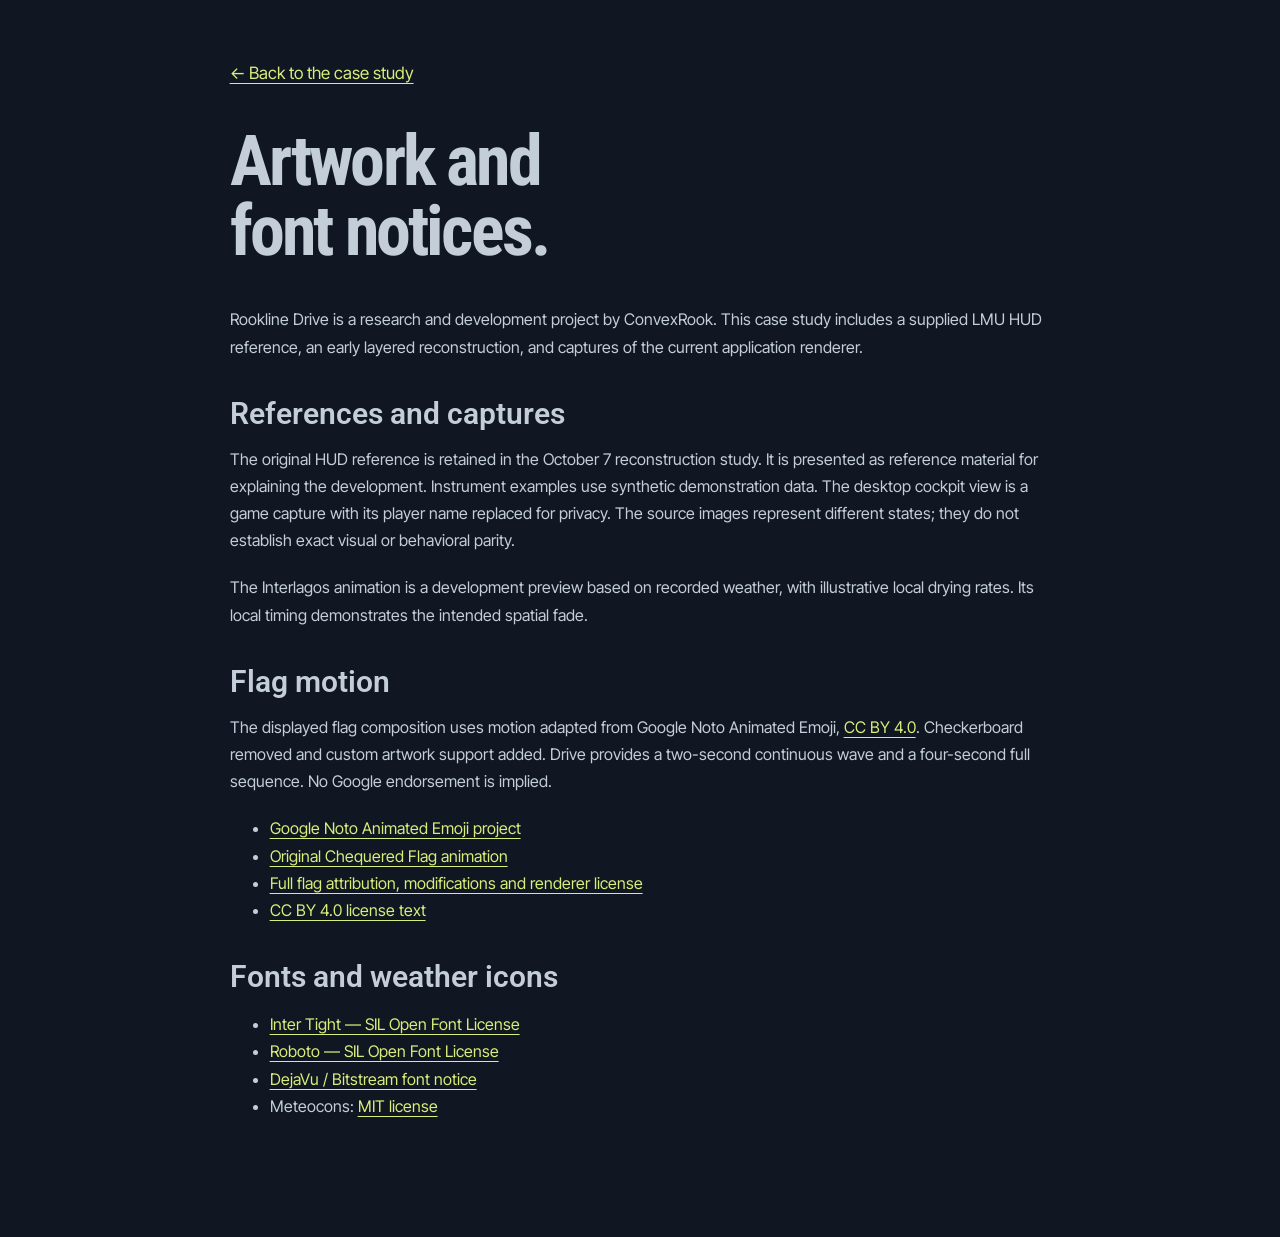
==== notices.html @ d0c393b8 "Publish Drive website with welcome tour and public download" ====
<!doctype html><html lang="en"><head><meta charset="utf-8"><meta name="viewport" content="width=device-width,initial-scale=1"><title>Artwork and font notices — Rookline Drive</title><link rel="stylesheet" href="styles.css"><link rel="icon" href="assets/drive-icon.png"></head><body><main class="notices-page"><a href="index.html">← Back to the case study</a><h1>Artwork and<br>font notices.</h1><p>Rookline Drive is a research and development project by ConvexRook. This case study includes a supplied LMU HUD reference, an early layered reconstruction, and captures of the current application renderer.</p><h2>References and captures</h2><p>The original HUD reference is retained in the October 7 reconstruction study. It is presented as reference material for explaining the development. Instrument examples use synthetic demonstration data. The desktop cockpit view is a game capture with its player name replaced for privacy. The source images represent different states; they do not establish exact visual or behavioral parity.</p><p>The Interlagos animation is a development preview based on recorded weather, with illustrative local drying rates. Its local timing demonstrates the intended spatial fade.</p><h2>Flag motion</h2><p>The displayed flag composition uses motion adapted from Google Noto Animated Emoji, <a href="https://creativecommons.org/licenses/by/4.0/">CC BY 4.0</a>. Checkerboard removed and custom artwork support added. Drive provides a two-second continuous wave and a four-second full sequence. No Google endorsement is implied.</p><ul><li><a href="https://googlefonts.github.io/noto-emoji-files/?view=docs">Google Noto Animated Emoji project</a></li><li><a href="https://fonts.gstatic.com/s/e/notoemoji/latest/1f3c1/lottie.json">Original Chequered Flag animation</a></li><li><a href="licenses/flag-attribution.txt">Full flag attribution, modifications and renderer license</a></li><li><a href="licenses/CC-BY-4.0.txt">CC BY 4.0 license text</a></li></ul><h2>Fonts and weather icons</h2><ul><li><a href="assets/LICENSE-Inter-Tight.txt">Inter Tight — SIL Open Font License</a></li><li><a href="licenses/Roboto-OFL.txt">Roboto — SIL Open Font License</a></li><li><a href="licenses/DejaVu-Bitstream.txt">DejaVu / Bitstream font notice</a></li><li>Meteocons: <a href="licenses/meteocons-MIT.txt">MIT license</a></li></ul></main></body></html>
---- styles.css ----
@font-face{font-family:DriveText;src:url("assets/InterTight-Variable.ttf") format("truetype");font-weight:100 900;font-display:swap}
@font-face{font-family:DriveDisplay;src:url("assets/Roboto-Variable.ttf") format("truetype");font-weight:100 900;font-stretch:75% 100%;font-display:swap}
:root{--ink:#101722;--paper:#e9e7df;--white:#f2f1e9;--muted:#aab3bf;--line:#3b434f;--accent:#d9ed7a;--text:DriveText,Arial,sans-serif;--display:DriveDisplay,"Arial Narrow",Arial,sans-serif;--mono:"Courier New",monospace}
*{box-sizing:border-box}html{scroll-behavior:smooth;scroll-padding-top:32px}body{margin:0;background:var(--ink);color:var(--white);font-family:var(--text);font-size:17px;line-height:1.55;-webkit-font-smoothing:antialiased}main{margin-left:72px}button,input{font:inherit}button,a,summary{outline-offset:6px}:focus-visible{outline:2px solid var(--accent)}.paper :focus-visible,.next-chapter :focus-visible{outline-color:#284b00}button{cursor:pointer;color:inherit}a{color:inherit;text-decoration:none}img{display:block;max-width:100%;height:auto}p{margin:0 0 20px}h1,h2,h3,figure{margin:0}h1,h2,h3{font-weight:650;line-height:1.05}button{border:0;background:none;padding:0}em{font-family:Georgia,"Times New Roman",serif;font-weight:400}.micro{font:11px/1.5 var(--mono);letter-spacing:.08em}.skip-link{position:fixed;top:-100px;left:90px;z-index:200;background:var(--paper);color:var(--ink);padding:12px}.skip-link:focus{top:15px}.reading-progress{position:fixed;left:0;right:0;top:0;height:3px;z-index:100;background:var(--accent);transform:scaleX(0);transform-origin:left;pointer-events:none}.chapter-rail{position:fixed;inset:0 auto 0 0;width:72px;border-right:1px solid #343d47;background:var(--ink);z-index:60;display:flex;flex-direction:column;align-items:center;padding:27px 0 20px}.rail-monogram{font:900 25px/.9 var(--display);font-stretch:75%;letter-spacing:-.09em;display:flex;flex-direction:column;align-items:center}.rail-monogram span{color:var(--accent)}.rail-title{writing-mode:vertical-rl;transform:rotate(180deg);font:9px var(--mono);letter-spacing:.13em;margin:60px 0 auto;color:#aab3bf}.chapter-rail nav{display:grid;gap:9px;margin:25px 0}.chapter-rail nav a{font:11px var(--mono);width:34px;height:32px;display:grid;place-items:center;border:1px solid transparent;color:#919caa}.chapter-rail nav a:hover,.chapter-rail nav a.active{color:var(--ink);background:var(--accent)}.rail-year{font:9px var(--mono);color:#94a0ad}.masthead{position:absolute;top:0;left:72px;right:0;padding:28px 4vw;display:flex;align-items:center;justify-content:space-between;gap:30px;z-index:10}.wordmark{width:230px}.masthead-note{font:10px var(--mono);letter-spacing:.08em;color:var(--muted);margin-left:auto}.index-trigger{font-size:14px;display:flex;align-items:center;gap:29px;margin-left:28px}.index-trigger span{font-size:25px;color:var(--accent)}
.opening{padding:118px 4vw 0;overflow:hidden}.opening-meta{display:flex;justify-content:space-between;gap:30px;font:10px var(--mono);letter-spacing:.08em;color:#b5bdc7;margin-bottom:28px}.opening-title{font-family:var(--display);font-stretch:75%;font-weight:900;line-height:.76;letter-spacing:-.065em;font-size:clamp(170px,24.1vw,370px);position:relative;margin-left:-.038em;max-width:100%;white-space:nowrap}.title-mark{font:13px var(--mono);letter-spacing:0;position:absolute;right:5px;top:8px}.opening-subtitle{display:flex;justify-content:space-between;gap:20px;font:10px var(--mono);letter-spacing:.1em;border-bottom:1px solid var(--line);padding:28px 0 15px;margin-top:13px}.opening-composition{position:relative;min-height:505px}.opening-statement{position:relative;z-index:3;padding:78px 0 38px;width:32%;max-width:360px}.opening-statement .micro{color:var(--accent);margin-bottom:22px}.opening-statement h2{font-family:var(--display);font-stretch:85%;font-weight:500;font-size:clamp(28px,2.75vw,40px);line-height:1.08;letter-spacing:-.035em}.opening-statement>p:not(.micro){font-size:16px;color:#afb9c6;max-width:260px;margin:22px 0 26px}.text-arrow{display:inline-flex;align-items:center;gap:40px;font-size:13px;border-bottom:1px solid currentColor;padding-bottom:5px}.text-arrow span{font-size:21px}.opening-instrument{position:absolute;width:79%;right:-6%;top:-28px;z-index:1}.opening-instrument img{width:100%;height:auto}.opening-instrument figcaption{position:absolute;left:25%;right:7%;bottom:5%;display:flex;justify-content:space-between;gap:15px;font:8px var(--mono);letter-spacing:.04em;color:#aab4c1}.opening-note{position:absolute;right:0;top:30px;z-index:2;color:#b0b9c4;font:10px/1.65 var(--mono);display:flex;align-items:flex-start;gap:13px}.note-cross{font-size:22px;line-height:1;color:var(--accent)}.scope-line{position:relative;z-index:4;border-top:1px solid var(--line);display:grid;grid-template-columns:170px 1fr auto;gap:20px;align-items:center;padding:24px 0 30px}.scope-line .micro{color:#aab3bf;font-size:9px}.scope-line p{font-size:12px;margin:0;color:#c7cdd4}.scope-line a{font-size:11px;color:var(--accent);border-bottom:1px solid #73804b;padding-bottom:3px;display:flex;align-items:center;gap:20px}
.chapter{padding:70px 4vw 88px}.chapter-heading{border-top:1px solid currentColor;padding-top:15px;display:flex;justify-content:space-between;gap:30px;font:10px/1.5 var(--mono);letter-spacing:.05em;color:#b4beca;margin-bottom:70px}.paper{background:var(--paper);color:var(--ink)}.paper .chapter-heading{color:#4d5459;border-color:#a5a7a0}.display-heading{font:750 clamp(68px,8.6vw,128px)/.92 var(--display);font-stretch:75%;letter-spacing:-.045em}.display-heading em{font-size:.92em;letter-spacing:-.06em}.reference-intro{display:grid;grid-template-columns:1.05fr 1fr;gap:7vw;margin-bottom:75px}.reference-copy{padding-top:30px;max-width:500px;color:#4d5357;font-size:17px;line-height:1.6}.lead{font-size:25px;line-height:1.4;color:var(--ink);letter-spacing:-.02em}.margin-note{border-top:1px solid #b6b7ae;padding-top:18px;margin:30px 0 0;font-size:14px;max-width:420px}.margin-note>span{display:block;font:9px var(--mono);letter-spacing:.08em;color:#667057;margin-bottom:11px}.evolution{display:grid;grid-template-columns:repeat(3,minmax(0,1fr));gap:22px}.evolution-image{height:250px;background:var(--ink);display:flex;align-items:center;justify-content:center;overflow:hidden}.evolution-image img{width:100%;height:100%;object-fit:contain}.evolution .reference-image img{object-fit:cover}.drawing-image{padding:14px}.current-image img{width:124%;max-width:none;height:124%;object-fit:cover}.evolution figcaption{padding:20px 0 0;border-bottom:1px solid #babbb3;min-height:168px}.evolution figcaption>span{font:9px var(--mono);letter-spacing:.035em;color:#62685c}.evolution h3{font-size:26px;letter-spacing:-.035em;margin:12px 0}.evolution p{font-size:14px;line-height:1.5;color:#575e60;margin-bottom:22px}.reference-foot{display:flex;gap:40px;justify-content:space-between;margin-top:30px;font-size:12px;color:#596264}.reference-foot p{max-width:700px;margin:0}.reference-foot a{white-space:nowrap;align-self:flex-start;border-bottom:1px solid #7e8582;padding-bottom:3px}.reference-foot a span{margin-left:15px}
.instrument-chapter{padding-top:76px}.instrument-heading{display:flex;justify-content:space-between;gap:50px;align-items:flex-end;margin-bottom:52px}.instrument-heading .display-heading{font-size:clamp(65px,7vw,105px)}.instrument-heading>p{font-size:16px;color:#b4beca;line-height:1.6;margin:0 0 6px;max-width:340px}.instrument-stage{border-top:1px solid var(--line)}.plate-meta{display:flex;align-items:center;justify-content:space-between;gap:20px;padding:20px 0;font:10px var(--mono);color:#aeb8c5}.plate-meta>span:first-child{color:var(--accent)}.plate-expand{font:10px var(--mono);display:flex;gap:18px;align-items:center;color:#e7ebef}.plate-expand span{font-size:20px}.plate-image-wrap{position:relative;height:clamp(350px,45vw,620px);overflow:hidden}.plate-image-wrap>img{width:100%;height:100%;object-fit:contain;transition:opacity .18s ease}.plate-image-wrap>img.compact{object-fit:contain;width:400px;max-width:80%;height:100%;margin:auto;image-rendering:auto}.plate-corner{position:absolute;width:32px;height:32px;pointer-events:none}.corner-a{left:0;top:0;border-left:1px solid #56616e;border-top:1px solid #56616e}.corner-b{right:0;bottom:0;border-right:1px solid #56616e;border-bottom:1px solid #56616e}.plate-caption{display:grid;grid-template-columns:1fr 1.25fr .8fr;gap:30px;padding:25px 0 28px;border-bottom:1px solid var(--line);min-height:155px}.plate-caption h3{font:600 35px/1.08 var(--display);font-stretch:85%;letter-spacing:-.03em;max-width:320px}.plate-caption>p{font-size:15px;line-height:1.6;color:#b5c0cc;margin:0}.plate-caption>p:last-child{font-size:14px;padding-left:25px;border-left:1px solid var(--line);color:#e2e8ef}.plate-caption>p>span{display:block;font:9px var(--mono);letter-spacing:.06em;color:var(--accent);margin-bottom:12px}.instrument-navigation{display:flex;gap:20px;align-items:stretch;margin-top:24px}.instrument-navigation>button{border:1px solid #586270;width:48px;height:58px;flex-shrink:0;font-size:23px}.instrument-navigation>button:hover{background:var(--accent);color:var(--ink);border-color:var(--accent)}.instrument-index{display:grid;grid-template-columns:repeat(7,1fr);width:100%;gap:4px}.instrument-index button{text-align:left;border-bottom:2px solid transparent;padding:5px 7px 9px;white-space:nowrap;font-size:14px;color:#b4beca}.instrument-index button span{display:block;font:9px var(--mono);color:#8893a2;margin-bottom:9px}.instrument-index button[aria-selected=true]{border-color:var(--accent);color:var(--accent)}.instrument-index button[aria-selected=true] span{color:var(--accent)}.image-disclosure{font-size:11px;color:#a9b5c3;max-width:900px;margin:25px 0 0;line-height:1.6}
.research-opening{display:grid;grid-template-columns:1fr 1fr;gap:8vw;margin-bottom:70px}.research-opening>div{padding-top:45px;max-width:470px;color:#50575a}.research-opening .lead{max-width:450px}.research-instruction{font:11px var(--mono);margin-top:40px;color:#566047}.research-instruction span{font-size:24px;margin-right:15px}.research-notes{border-bottom:1px solid #aeb2a8}.research-note{border-top:1px solid #aeb2a8}.research-note summary{cursor:pointer;list-style:none;display:grid;grid-template-columns:45px minmax(240px,1.05fr) minmax(250px,1fr) 26px;align-items:center;gap:25px;padding:27px 0}.research-note summary::-webkit-details-marker{display:none}.research-number{font:11px var(--mono);color:#68705d}.research-note summary h3{font:600 29px/1.13 var(--display);font-stretch:85%;letter-spacing:-.025em}.research-summary{font-size:14px;color:#5b6363;line-height:1.45;max-width:410px}.research-plus{font:300 29px/1 var(--display);transition:transform .2s}.research-note[open] .research-plus{transform:rotate(45deg)}.research-note[open] summary h3{color:#354a17}.research-detail{padding:12px 50px 34px 70px;display:grid;grid-template-columns:.8fr 1.3fr;gap:18px 70px}.research-question .micro{color:#63724c;margin:0 0 12px}.research-question p:not(.micro){font:400 25px/1.3 Georgia,serif;letter-spacing:-.03em;max-width:300px}.research-answer{font-size:16px;color:#4d5658;line-height:1.65}.research-answer>p{margin-bottom:20px}.research-status{display:inline-block;font:9px var(--mono);letter-spacing:.03em;border-bottom:1px solid #8b9677;padding-bottom:6px;margin-bottom:15px;color:#4b5b36}.research-takeaway{grid-column:1/-1;border-top:1px solid #b5baad;padding-top:20px;display:grid;grid-template-columns:120px 1fr;gap:20px;align-items:start;margin:0}.research-takeaway span{font:10px var(--mono);color:#697456;padding-top:6px}.research-takeaway p{font-size:21px;letter-spacing:-.02em;line-height:1.4;margin:0;max-width:820px}.research-links{grid-column:1/-1;display:flex;flex-wrap:wrap;gap:15px 25px;font-size:11px;margin-top:5px}.research-links a{border-bottom:1px solid #929a87;padding-bottom:3px}.takeaway-spread{padding:90px 0 10px;display:grid;grid-template-columns:25% 1fr;gap:30px}.takeaway-spread .micro{padding-top:15px;font-size:9px;max-width:160px;color:#576149}.takeaway-spread>p{font:650 clamp(35px,4.7vw,70px)/1.08 var(--display);font-stretch:85%;letter-spacing:-.035em;margin:0}.takeaway-spread em{font-size:.88em;line-height:1.15}
.accomplishments .display-heading{margin-bottom:66px}.achievement-list{padding:0;list-style:none;margin:0}.achievement-list li{display:grid;grid-template-columns:60px .95fr 1.2fr;gap:35px;border-top:1px solid var(--line);padding:38px 0 42px}.achievement-index{font:13px var(--mono);color:var(--accent);padding-top:5px}.achievement-list h3{font:550 41px/1.04 var(--display);font-stretch:85%;letter-spacing:-.03em}.achievement-list li>div>p{font-size:17px;line-height:1.6;color:#bec7d2;max-width:540px}.achievement-takeaway{font:10px/1.6 var(--mono);color:#d1dfa8;display:block;max-width:540px}.numbers-spread{display:grid;grid-template-columns:1fr 1fr 1.15fr;border-top:1px solid var(--line);padding-top:60px;gap:30px;margin-top:25px}.numbers-spread>div{display:flex;flex-direction:column}.numbers-spread strong{font:750 clamp(100px,13vw,190px)/.83 var(--display);font-stretch:75%;letter-spacing:-.06em;color:#d5dfa8}.numbers-spread span{font:9px var(--mono);letter-spacing:.05em;color:#b8c4d2;margin-top:24px}
.next-chapter{background:var(--accent);color:var(--ink)}.next-chapter .chapter-heading{color:#4c5c2c;border-color:#7f964e}.next-title-row{display:flex;align-items:flex-end;justify-content:space-between;gap:50px;margin:20px 0 60px}.next-title-row h2{font:900 clamp(160px,24vw,350px)/.78 var(--display);font-stretch:75%;letter-spacing:-.065em;margin-left:-.035em}.next-title-row h2>span{color:#5d742e}.next-title-row>p{font:450 clamp(28px,3.3vw,48px)/1.08 var(--display);font-stretch:85%;letter-spacing:-.03em;margin:0 0 5px;max-width:340px}.next-body{display:grid;grid-template-columns:1fr 1fr;gap:8vw}.next-body .lead{font-size:27px;max-width:500px}.next-body>div{font-size:16px;line-height:1.65;max-width:550px}.next-questions{display:flex;align-items:center;justify-content:space-between;gap:25px;margin-top:55px;border-top:1px solid #91a95f;padding-top:25px}.next-questions>span{font:10px var(--mono)}.next-questions p{font-size:18px;margin:0;letter-spacing:-.03em}
.evidence{padding-block:65px}.evidence .chapter-heading{margin-bottom:32px}.evidence-details summary{display:flex;justify-content:space-between;align-items:center;cursor:pointer;gap:30px;list-style:none}.evidence-details summary::-webkit-details-marker{display:none}.evidence-details summary h2{font:550 48px/1.05 var(--display);font-stretch:85%;letter-spacing:-.035em}.evidence-details summary>span{font:300 42px var(--display)}.evidence-intro{display:grid;grid-template-columns:1fr 1fr;gap:50px;margin:40px 0 20px;font-size:14px;line-height:1.6;color:#555e5c}.source-list{margin:0;padding:0;list-style:none}.source-list li{border-top:1px solid #b8bcb0;display:flex;align-items:center;gap:20px;padding:14px 0;scroll-margin-top:40px}.source-list li>span{font:10px var(--mono);color:#647056;width:30px}.source-list a{display:flex;width:100%;justify-content:space-between;font-size:14px;gap:30px}.source-list a span{font-size:21px;line-height:1}.source-list li:target{background:#dbe4c3}.case-footer{padding:70px 4vw 80px;display:flex;justify-content:space-between;gap:70px;align-items:flex-end}.case-footer .micro{color:#aebac7;font-size:10px}.case-footer p{font:700 clamp(65px,7.3vw,110px)/.96 var(--display);font-stretch:75%;letter-spacing:-.04em;margin:24px 0 0}.case-footer em{font-size:.93em}.footer-meta{display:flex;flex-direction:column;align-items:flex-start;gap:24px;padding-bottom:8px}.footer-meta img{width:235px;margin-bottom:10px}.footer-meta>span{font:9px var(--mono);color:#a8b5c4}.footer-meta a{font-size:12px;border-bottom:1px solid #586777;padding-bottom:3px}
dialog{color:var(--white)}dialog::backdrop{background:#060a10dc;backdrop-filter:blur(5px)}.index-dialog{width:100vw;max-width:none;height:100dvh;max-height:none;margin:0;border:0;background:var(--ink);padding:40px max(6vw,25px);overflow-y:auto}.index-top{display:flex;justify-content:space-between;align-items:center;gap:30px;border-bottom:1px solid var(--line);padding-bottom:22px}.index-top>button,.image-dialog-top button{font-size:13px;border-bottom:1px solid #7e8b99;padding-bottom:4px}.index-dialog nav{margin:35px 0}.index-dialog nav a{display:flex;align-items:center;gap:30px;font:550 clamp(30px,4vw,62px)/1 var(--display);font-stretch:85%;letter-spacing:-.03em;padding:19px 0;border-bottom:1px solid var(--line)}.index-dialog nav a>span{font:10px var(--mono);width:30px;color:var(--accent)}.index-dialog nav a>i{margin-left:auto;font-size:28px;font-style:normal;color:var(--accent)}.index-dialog nav a:hover{color:var(--accent)}.index-dialog>p{font:10px var(--mono);color:#a7b4c2;margin-top:30px}.image-dialog{width:min(1150px,94vw);max-height:94dvh;background:var(--ink);border:1px solid #627081;padding:0}.image-dialog-top{display:flex;justify-content:space-between;gap:30px;align-items:center;padding:20px 25px;border-bottom:1px solid var(--line)}.image-dialog>img{width:100%;height:72dvh;object-fit:contain}.image-dialog>img.compact{width:450px;max-width:85%;margin:auto}.image-dialog>p{font:10px/1.5 var(--mono);color:#aab8c8;padding:15px 25px;margin:0;border-top:1px solid var(--line)}.notices-page{padding:60px 7vw 100px;max-width:1000px;margin:auto;color:#c3ced9}.notices-page h1{font:700 70px/1 var(--display);font-stretch:75%;letter-spacing:-.04em;margin:40px 0}.notices-page h2{font:600 30px var(--display);margin:35px 0 15px}.notices-page a{color:var(--accent);text-decoration:underline;text-underline-offset:4px}.notices-page p,.notices-page li{font-size:16px;line-height:1.7}.notices-page code{overflow-wrap:anywhere;font-size:12px}
@media(min-width:1650px){.opening-composition{min-height:620px}.opening-instrument{top:-50px;max-width:1200px}.opening-statement{padding-top:110px}.opening-note{top:50px}.evolution-image{height:310px}}
@media(max-width:1120px){.chapter-rail{width:55px}.masthead{left:55px}.rail-title{font-size:8px}.rail-monogram{font-size:23px}main{margin-left:55px}.opening-title{font-size:24vw}.opening-composition{min-height:470px}.opening-statement{width:36%;padding-top:65px}.opening-statement h2{font-size:31px}.opening-instrument{width:83%;top:0;right:-10%}.opening-note{display:none}.opening-instrument figcaption{bottom:0;font-size:7px;right:12%;left:28%}.scope-line{grid-template-columns:145px 1fr;gap:10px 20px}.scope-line a{grid-column:2;justify-self:start}.chapter-heading{margin-bottom:55px}.reference-intro{gap:5vw}.display-heading{font-size:85px}.reference-copy{font-size:16px;padding-top:5px}.lead{font-size:23px}.evolution{gap:16px}.evolution-image{height:210px}.evolution h3{font-size:23px}.evolution figcaption{min-height:180px}.instrument-heading .display-heading{font-size:78px}.instrument-heading>p{font-size:14px;max-width:270px}.plate-caption{grid-template-columns:1fr 1.1fr;gap:25px}.plate-caption>p:last-child{grid-column:1/-1;display:flex;gap:30px;padding:15px 0 0;border-left:0;border-top:1px solid var(--line)}.plate-caption>p>span{margin:3px 0 0;white-space:nowrap}.plate-caption h3{font-size:33px}.instrument-index button{font-size:12px;padding-inline:4px}.instrument-navigation{gap:12px}.instrument-navigation>button{width:40px}.research-opening{gap:6vw}.research-note summary{grid-template-columns:30px 1fr 1fr 20px;gap:18px}.research-note summary h3{font-size:25px}.research-summary{font-size:13px}.research-detail{padding-left:48px;padding-right:20px;gap:20px 45px}.achievement-list li{grid-template-columns:40px .95fr 1.2fr;gap:25px}.achievement-list h3{font-size:34px}.achievement-list li>div>p{font-size:16px}.next-title-row>p{font-size:34px}.next-body .lead{font-size:23px}}
@media(max-width:800px){.masthead-note{display:none}.wordmark{width:210px}.chapter{padding:55px 5vw 65px}.chapter-heading{font-size:9px;margin-bottom:45px}.chapter-heading>span:last-child{max-width:200px;text-align:right}.opening{padding-inline:5vw}.opening-meta{font-size:8px}.opening-title{font-size:23.6vw}.opening-composition{min-height:450px}.opening-statement{width:40%;padding-top:55px}.opening-statement h2{font-size:28px}.opening-statement>p:not(.micro){font-size:14px;max-width:200px}.opening-instrument{top:30px;width:88%;right:-16%}.opening-instrument figcaption{display:none}.text-arrow{font-size:12px;gap:20px}.scope-line .micro{font-size:8px}.scope-line p{font-size:11px}.reference-intro{grid-template-columns:1fr;gap:35px;margin-bottom:45px}.display-heading{font-size:80px}.reference-intro .display-heading br:nth-child(2){display:none}.reference-copy{max-width:580px}.reference-copy .lead{max-width:460px}.margin-note{max-width:none}.evolution{gap:14px}.evolution-image{height:165px}.evolution h3{font-size:20px}.evolution figcaption>span{font-size:7px}.evolution p{font-size:12px}.evolution figcaption{min-height:175px}.reference-foot{display:block}.reference-foot a{display:inline-block;margin-top:17px}.instrument-heading{display:block;margin-bottom:35px}.instrument-heading .display-heading{font-size:76px}.instrument-heading>p{max-width:470px;font-size:15px;margin-top:25px}.instrument-index{display:flex;overflow-x:auto;scrollbar-width:thin;scrollbar-color:#748354 transparent}.instrument-index button{min-width:65px;padding-inline:6px}.plate-image-wrap{height:390px}.plate-meta{font-size:8px}.plate-expand{font-size:9px}.plate-caption{gap:20px}.plate-caption h3{font-size:30px}.plate-caption>p{font-size:14px}.research-opening{grid-template-columns:1fr;gap:30px;margin-bottom:45px}.research-opening>div{padding-top:0;max-width:600px}.research-instruction{margin-top:25px}.research-note summary{grid-template-columns:28px 1fr 22px;gap:13px;padding:24px 0}.research-summary{grid-column:2;grid-row:2;font-size:14px;max-width:500px}.research-plus{grid-column:3;grid-row:1/3}.research-note summary h3{font-size:28px}.research-detail{grid-template-columns:1fr;padding:0 15px 28px 41px;gap:16px}.research-question p:not(.micro){font-size:22px;max-width:none}.research-answer{font-size:15px}.research-takeaway{grid-template-columns:1fr;gap:8px}.research-takeaway p{font-size:20px}.takeaway-spread{padding-top:60px;grid-template-columns:1fr;gap:25px}.takeaway-spread .micro{max-width:none;padding:0}.takeaway-spread>p{font-size:44px}.achievement-list li{grid-template-columns:35px 1fr;gap:20px}.achievement-list li>div{grid-column:2}.achievement-list h3{font-size:38px}.achievement-list h3 br{display:none}.achievement-list li>div>p{max-width:none}.achievement-takeaway{max-width:none}.numbers-spread{gap:20px;padding-top:45px}.numbers-spread strong{font-size:100px}.numbers-spread span{font-size:8px;line-height:1.5}.next-title-row{gap:25px}.next-title-row h2{font-size:27vw}.next-title-row>p{font-size:27px}.next-body{grid-template-columns:1fr;gap:20px}.next-body .lead{max-width:600px;font-size:25px}.next-body>div{max-width:650px}.next-questions{flex-wrap:wrap;justify-content:flex-start;gap:12px 30px}.next-questions>span{flex-basis:100%;margin-bottom:10px}.next-questions p{font-size:17px}.case-footer{padding:60px 5vw;gap:35px}.case-footer p{font-size:70px}.footer-meta img{width:190px}.footer-meta>span{font-size:8px}.evidence-intro{grid-template-columns:1fr;gap:0}}
@media(max-width:580px){html{scroll-padding-top:18px}.chapter-rail{display:none}main{margin-left:0}.masthead{left:0;padding:24px}.wordmark{width:190px}.index-trigger{font-size:12px;gap:13px;margin-left:0}.index-trigger span{font-size:21px}.opening{padding:104px 24px 0}.opening-meta{font-size:8px;gap:18px;line-height:1.5;margin-bottom:24px}.opening-meta>span:last-child{text-align:right;max-width:160px}.opening-title{font-size:28vw;letter-spacing:-.06em}.title-mark{font-size:9px;top:1px;right:0}.opening-subtitle{font-size:7px;letter-spacing:.06em;padding-top:21px;margin-top:0}.opening-composition{min-height:655px}.opening-statement{width:100%;max-width:none;padding:30px 0 0}.opening-statement .micro{font-size:9px;margin-bottom:15px}.opening-statement h2{font-size:33px;line-height:1.06}.opening-statement h2 br:nth-child(2){display:none}.opening-statement>p:not(.micro){max-width:265px;font-size:15px;margin:15px 0}.opening-statement .text-arrow{font-size:11px}.opening-instrument{top:240px;right:-26%;width:148%;max-width:none}.opening-instrument figcaption{display:flex;left:21%;right:18%;bottom:0;flex-direction:column;gap:4px;font-size:7px}.scope-line{grid-template-columns:1fr;gap:10px;padding-top:18px;padding-bottom:25px}.scope-line a{grid-column:1;margin-top:3px;font-size:10px}.scope-line p{font-size:12px}.chapter{padding:48px 24px 58px}.chapter-heading{font-size:8px;gap:20px;margin-bottom:40px;padding-top:12px}.chapter-heading>span:last-child{max-width:150px}.display-heading{font-size:72px}.reference-intro{gap:27px}.reference-copy{font-size:16px}.lead{font-size:23px}.margin-note{font-size:14px}.evolution{grid-template-columns:1fr;gap:35px}.evolution-image{height:260px}.evolution figcaption{min-height:0;padding-top:18px}.evolution figcaption>span{font-size:9px}.evolution h3{font-size:27px;margin-block:10px}.evolution p{font-size:15px;max-width:360px}.reference-foot{font-size:12px;line-height:1.6}.instrument-heading .display-heading{font-size:65px}.instrument-heading>p{font-size:15px}.plate-meta{display:grid;grid-template-columns:1fr auto;gap:10px;font-size:8px}.plate-meta>span:nth-child(2){display:none}.plate-expand{font-size:9px;gap:10px}.plate-image-wrap{height:320px;margin-inline:-18px}.plate-image-wrap>img{width:130%;max-width:none;height:100%;object-fit:cover;position:relative;left:-15%}.plate-image-wrap>img.compact{position:static;width:280px;max-width:90%;object-fit:contain}.corner-a{left:18px}.corner-b{right:18px}.plate-caption{display:block;padding-top:23px;min-height:0}.plate-caption h3{font-size:33px;max-width:none;margin-bottom:17px}.plate-caption>p{font-size:15px}.plate-caption>p:last-child{margin-top:18px;gap:20px;font-size:14px}.plate-caption>p>span{font-size:8px}.instrument-navigation{gap:7px;margin-top:18px}.instrument-navigation>button{width:32px;height:54px;font-size:18px}.instrument-index button{min-width:62px;font-size:11px}.image-disclosure{font-size:10px;line-height:1.6}.research-opening .display-heading{font-size:77px}.research-opening>div{font-size:16px}.research-instruction{font-size:10px}.research-note summary h3{font-size:26px}.research-note summary{gap:12px;grid-template-columns:22px 1fr 18px}.research-summary{font-size:13px}.research-detail{padding-left:34px;padding-right:0}.research-question p:not(.micro){font-size:22px}.research-answer{font-size:15px}.research-takeaway p{font-size:20px}.takeaway-spread{padding-top:48px}.takeaway-spread>p{font-size:37px}.accomplishments .display-heading{font-size:66px;margin-bottom:42px}.achievement-list li{grid-template-columns:23px 1fr;padding:27px 0 30px;gap:14px}.achievement-list h3{font-size:32px;line-height:1.08}.achievement-list li>div>p{font-size:15px}.achievement-index{font-size:11px}.achievement-takeaway{font-size:9px;line-height:1.7}.numbers-spread{gap:14px;margin-top:15px;padding-top:35px}.numbers-spread strong{font-size:23vw}.numbers-spread span{font-size:7px;margin-top:18px;letter-spacing:0}.next-title-row{display:block;margin:20px 0 35px}.next-title-row h2{font-size:50vw}.next-title-row>p{font-size:28px;line-height:1.1;margin-top:28px}.next-title-row>p br{display:none}.next-title-row>p br:after{content:" "}.next-body .lead{font-size:23px}.next-body>div{font-size:15px}.next-questions{margin-top:35px;gap:12px 18px}.next-questions p{font-size:15px}.evidence-details summary h2{font-size:36px}.evidence-details summary>span{font-size:32px}.evidence-intro{font-size:13px}.source-list li{gap:10px}.source-list li>span{width:22px;font-size:9px}.source-list a{font-size:13px;gap:20px;line-height:1.4}.case-footer{display:block;padding:50px 24px}.case-footer p{font-size:78px}.footer-meta{margin-top:50px;gap:18px}.footer-meta img{width:220px}.footer-meta>span{font-size:9px}.index-dialog{padding:25px}.index-dialog nav a{font-size:30px;gap:13px;padding:19px 0}.index-dialog nav a>span{width:20px;font-size:9px}.index-dialog nav a>i{font-size:23px}.index-dialog>p{font-size:8px;line-height:1.6}.image-dialog-top{padding:15px}.image-dialog-top .micro{font-size:9px}.image-dialog>img{height:65dvh}.image-dialog>p{font-size:8px;padding:12px 15px}.notices-page{padding:45px 24px}.notices-page h1{font-size:54px}}
@media(prefers-reduced-motion:reduce){html{scroll-behavior:auto}*{transition:none!important;animation:none!important}}
@media print{.chapter-rail,.masthead,.index-trigger,.instrument-navigation,.plate-expand,.case-footer,dialog{display:none!important}main{margin:0}.chapter{padding:30px 20px;break-inside:auto}body,.opening,.instrument-chapter,.accomplishments{background:white;color:black}.opening{padding-top:25px}.opening-title{font-size:140px}.opening-composition{min-height:450px}.display-heading{font-size:60px}.research-note summary{display:block}.chapter-heading,.plate-caption,.achievement-list li{color:black}.image-disclosure,.achievement-list li>div>p{color:#444}.reference-intro{gap:25px}.numbers-spread{display:none}}


@media(min-width:801px) and (max-width:1649px){.opening-instrument{top:5px;width:72%;right:-2%}.opening-composition{min-height:565px}}
@media(min-width:581px) and (max-width:800px){.opening-instrument{top:60px}}

/* Original design and car-condition feature spreads. */
.feature-opening{display:grid;grid-template-columns:1.1fr 1fr;gap:7vw;margin-bottom:80px}.feature-opening>div{padding-top:10px;max-width:490px;color:#b7c2cf}.feature-opening .lead{font:500 36px/1.12 var(--display);font-stretch:85%;color:var(--white);letter-spacing:-.03em;margin-bottom:28px}.feature-jumps{display:flex;flex-wrap:wrap;gap:14px 25px;margin-top:30px;font-size:12px;color:var(--accent)}.feature-jumps a{border-bottom:1px solid #74804f;padding-bottom:5px}
.condition-story,.custom-speedo-story{scroll-margin-top:35px}.story-heading{border-top:1px solid var(--line);padding-top:28px;display:grid;grid-template-columns:1.25fr 1fr;gap:20px 6vw;align-items:end;margin-bottom:35px}.story-heading>.micro{grid-column:1/-1;color:var(--accent);font-size:10px}.story-heading h3{font:650 clamp(45px,5.4vw,78px)/1 var(--display);font-stretch:80%;letter-spacing:-.04em}.story-heading>p{font-size:18px;color:#b9c5d2;max-width:470px;margin:0}
.condition-layout{display:grid;grid-template-columns:1.4fr 1fr;gap:4vw;align-items:start}.condition-figure{min-width:0}.condition-image-wrap{position:relative;overflow:hidden;background:var(--ink);aspect-ratio:1.15;border:1px solid #3b4755}.condition-image-wrap img{position:absolute;width:240%;max-width:none;height:auto;left:-35%;top:-60%}.condition-figure figcaption{display:flex;justify-content:space-between;align-items:center;gap:18px;font:8px/1.6 var(--mono);color:#a3b2c3;padding:16px 0}.condition-figure figcaption button{font:10px var(--mono);color:var(--accent);border-bottom:1px solid #7c875b;padding-bottom:4px}
.condition-selector{border-top:1px solid var(--line)}.condition-selector button{display:grid;width:100%;text-align:left;grid-template-columns:25px 1fr;gap:8px 15px;padding:20px 0;border-bottom:1px solid var(--line);transition:color .15s}.condition-selector button>span{font:10px var(--mono);padding-top:7px;color:#7d8b9d;grid-row:1/3}.condition-selector strong{font:550 29px/1.1 var(--display);font-stretch:85%;letter-spacing:-.02em}.condition-selector small{grid-column:2;font:13px/1.4 var(--text);color:#9baabc}.condition-selector button[aria-selected=true]{color:var(--accent)}.condition-selector button[aria-selected=true]>span{color:var(--accent)}.condition-selector button[aria-selected=true] small{color:#d1dbc0}
.condition-detail{display:grid;grid-template-columns:.75fr 1.25fr 1fr;gap:30px;border-top:1px solid var(--line);padding-top:25px;margin-top:16px;min-height:190px}.condition-detail h4{font:550 31px/1.05 var(--display);font-stretch:85%;margin:0;letter-spacing:-.03em}.condition-detail>p{font-size:15px;line-height:1.6;color:#b8c5d3;margin:0}.condition-detail>p:last-child{color:#e1e8cd;border-left:1px solid var(--line);padding-left:25px}.condition-detail span{display:block;font:9px var(--mono);color:#a4b37e;margin-bottom:15px}.condition-principle{display:grid;grid-template-columns:150px 1fr auto;gap:28px;padding:30px 0;border-block:1px solid var(--line);align-items:start;margin-top:10px}.condition-principle>.micro{color:var(--accent);font-size:9px;padding-top:4px}.condition-principle>p{font-size:17px;line-height:1.6;margin:0;max-width:740px;color:#c8d1dc}.condition-principle>a{font-size:11px;color:var(--accent);border-bottom:1px solid #74804f;white-space:nowrap;margin-top:4px;padding-bottom:5px}.image-disclosure a{text-decoration:underline;text-underline-offset:3px}
.custom-speedo-story{background:var(--paper);color:var(--ink);margin:75px -4vw -5px;padding:55px 4vw 50px}.custom-story-top{display:grid;grid-template-columns:1fr 1fr;gap:5vw;align-items:end;margin-bottom:35px}.custom-story-top .micro{font-size:10px;color:#68704e}.custom-story-top h3{font:700 clamp(58px,7vw,104px)/.94 var(--display);font-stretch:75%;letter-spacing:-.045em;margin:18px 0 26px}.custom-story-top>div>p{font-size:18px;color:#525e61;max-width:500px}.custom-numbers{display:flex;justify-content:flex-end;gap:50px;padding-bottom:30px}.custom-numbers p{display:flex;flex-direction:column;margin:0}.custom-numbers strong{font:750 clamp(80px,9vw,135px)/.85 var(--display);font-stretch:75%;letter-spacing:-.055em}.custom-numbers span{font:9px/1.5 var(--mono);margin-top:18px;color:#606b52;max-width:110px}
.custom-speedo-stage{position:relative;background:var(--ink);color:var(--white);padding:20px 28px 30px}.custom-plate-meta{display:flex;justify-content:space-between;gap:20px;font:10px var(--mono);color:#c0d0df;position:relative;z-index:1}.custom-plate-meta button{font:11px var(--mono);color:var(--accent)}.custom-speedo-stage>img{width:100%;height:560px;object-fit:contain}.custom-plate-caption{display:grid;grid-template-columns:.9fr 1.2fr;gap:35px;border-top:1px solid var(--line);padding-top:22px}.custom-plate-caption h4{font:600 36px/1.08 var(--display);font-stretch:85%;letter-spacing:-.025em;margin:0}.custom-plate-caption p{font-size:15px;color:#bdc9d6;margin:0;max-width:600px}.skin-selector{display:grid;grid-template-columns:repeat(6,1fr);gap:0;margin:0 0 35px;border-bottom:1px solid #89927c}.skin-selector button{font:600 21px/1.2 var(--display);font-stretch:85%;text-align:left;padding:20px 10px;border-top:3px solid transparent}.skin-selector button>span{display:block;font:8px/1.4 var(--mono);color:#6a745c;margin-bottom:12px}.skin-selector button[aria-selected=true]{border-top-color:#3a4f13;background:#d5ddbd}.skin-selector button:hover{background:#dce1d1}.custom-findings{display:grid;grid-template-columns:1fr 1fr;gap:6vw}.custom-findings .micro{color:#626c4e;font-size:9px}.custom-findings p{font-size:18px;line-height:1.5;margin:13px 0 20px;max-width:530px}.custom-disclosure{font-size:11px;line-height:1.7;color:#5b6557;max-width:1050px;margin:15px 0 0}.custom-disclosure a{border-bottom:1px solid #758061}
.inventory-intro{display:grid;grid-template-columns:1fr 1.1fr;gap:6vw;margin-bottom:38px}.inventory-intro .lead{font:500 31px/1.14 var(--display);font-stretch:85%;letter-spacing:-.025em;color:var(--accent);max-width:450px}.inventory-intro>p:last-child{font-size:17px;color:#b8c6d5;max-width:600px}.capability-list{border-bottom:1px solid var(--line)}.capability-group{border-top:1px solid var(--line)}.capability-group summary{list-style:none;display:grid;grid-template-columns:35px 1.1fr 1fr 20px;gap:25px;align-items:center;padding:27px 0;cursor:pointer}.capability-group summary::-webkit-details-marker{display:none}.capability-number{font:11px var(--mono);color:var(--accent)}.capability-group h3{font:550 31px/1.1 var(--display);font-stretch:85%;letter-spacing:-.025em}.capability-summary{font:11px/1.6 var(--mono);color:#a8b8cb;max-width:300px}.capability-plus{font:300 30px/1 var(--display);transition:transform .2s}.capability-group[open] .capability-plus{transform:rotate(45deg)}.capability-group[open] h3{color:var(--accent)}.capability-body{padding:10px 45px 32px 60px}.capability-body>ul{list-style:none;padding:0;margin:0;display:grid;grid-template-columns:1fr 1fr;gap:28px 55px}.capability-body h4{font:550 24px/1.1 var(--display);font-stretch:85%;letter-spacing:-.015em;margin:0 0 10px}.capability-body li>p{font-size:15px;line-height:1.65;color:#afbed0;margin:0}.capability-takeaway{border-top:1px solid var(--line);margin:30px 0 0;padding-top:20px;font-size:20px;line-height:1.4;color:#d9e5bc;display:grid;grid-template-columns:100px 1fr;gap:20px}.capability-takeaway>span{font:9px var(--mono);padding-top:6px;color:#a1b878}.capability-sources{display:flex;flex-wrap:wrap;gap:15px 25px;margin-top:20px;font:10px var(--mono);color:#b5c997}.capability-sources a{border-bottom:1px solid #697955;padding-bottom:4px}.inventory-status{font-size:12px;line-height:1.7;color:#a5b5c8;margin:27px 0 35px;max-width:1000px}
@media(max-width:1120px){.condition-layout{grid-template-columns:1.2fr 1fr;gap:25px}.condition-selector button{padding:15px 0;gap:7px 12px}.condition-selector strong{font-size:25px}.condition-selector small{font-size:12px}.condition-image-wrap{aspect-ratio:1.02}.condition-detail{grid-template-columns:1fr 1.5fr;gap:22px;min-height:0}.condition-detail>p:last-child{grid-column:1/-1;border-left:0;border-top:1px solid var(--line);padding:20px 0 0;display:flex;gap:25px}.condition-detail span{white-space:nowrap;margin:3px 0 0}.condition-principle{grid-template-columns:130px 1fr;margin-top:30px}.condition-principle>a{grid-column:2;justify-self:start}.custom-numbers{gap:30px}.custom-speedo-stage>img{height:480px}.skin-selector button{font-size:18px}.skin-selector button>span{font-size:7px}.capability-group summary{gap:20px;grid-template-columns:30px 1.1fr 1fr 18px}.capability-group h3{font-size:27px}}
@media(max-width:800px){.feature-opening{grid-template-columns:1fr;gap:35px;margin-bottom:55px}.feature-opening>div{padding:0;max-width:650px}.feature-opening .lead{font-size:31px}.story-heading{grid-template-columns:1fr;gap:20px}.story-heading>p{max-width:600px;font-size:16px}.story-heading h3{font-size:59px}.condition-layout{grid-template-columns:1fr;gap:25px}.condition-image-wrap{aspect-ratio:1.4}.condition-image-wrap img{top:-72%}.condition-selector{display:grid;grid-template-columns:1fr 1fr;gap:0 25px}.condition-selector button:last-child{grid-column:1/-1}.condition-detail{margin-top:30px}.condition-principle{grid-template-columns:1fr;gap:18px}.condition-principle>a{grid-column:1}.custom-speedo-story{margin-inline:-5vw;padding-inline:5vw}.custom-story-top{grid-template-columns:1fr;gap:15px}.custom-story-top h3{font-size:80px}.custom-story-top>div>p{max-width:650px}.custom-numbers{justify-content:flex-start;gap:55px;padding-bottom:0;margin-bottom:15px}.custom-numbers strong{font-size:95px}.custom-speedo-stage>img{height:420px}.custom-plate-caption{grid-template-columns:1fr;gap:16px}.skin-selector{grid-template-columns:repeat(3,1fr)}.skin-selector button{font-size:21px;border-bottom:1px solid #bbc3ac;padding:17px 10px}.skin-selector button>span{font-size:8px}.custom-findings{gap:30px}.custom-findings p{font-size:16px}.inventory-intro{grid-template-columns:1fr;gap:0}.inventory-intro .lead{max-width:600px}.capability-group summary{grid-template-columns:28px 1fr 20px;gap:12px 18px}.capability-summary{grid-column:2;grid-row:2;max-width:none;font-size:10px}.capability-plus{grid-column:3;grid-row:1/3}.capability-body{padding:8px 10px 30px 46px}.capability-body>ul{gap:25px 30px}.capability-body h4{font-size:22px}}
@media(max-width:580px){.feature-opening{margin-bottom:40px}.feature-opening .display-heading{font-size:66px}.feature-opening .lead{font-size:29px}.feature-opening>div{font-size:16px}.feature-jumps{font-size:11px;gap:13px 19px}.story-heading>.micro{font-size:8px}.story-heading h3{font-size:47px}.story-heading>p{font-size:15px}.condition-image-wrap{aspect-ratio:1.1}.condition-image-wrap img{top:-57%}.condition-figure figcaption{font-size:7px;gap:14px}.condition-figure figcaption button{font-size:8px;white-space:nowrap}.condition-selector{grid-template-columns:1fr;gap:0}.condition-selector button{grid-template-columns:20px 1fr;padding:16px 0}.condition-selector strong{font-size:25px}.condition-selector small{font-size:12px}.condition-detail{grid-template-columns:1fr;gap:17px;margin-top:24px}.condition-detail h4{font-size:31px}.condition-detail>p{font-size:15px}.condition-detail>p:last-child{display:block}.condition-detail span{display:block;margin:0 0 12px}.condition-principle{margin-top:26px;padding-block:24px}.condition-principle>p{font-size:16px}.custom-speedo-story{margin:48px -24px 0;padding:38px 24px}.custom-story-top h3{font-size:65px}.custom-story-top>div>p{font-size:16px}.custom-story-top .micro{font-size:8px}.custom-numbers{gap:40px}.custom-numbers strong{font-size:85px}.custom-numbers span{font-size:8px;margin-top:13px}.custom-speedo-stage{margin-inline:-14px;padding:15px 14px 22px;overflow:hidden}.custom-plate-meta{font-size:8px;gap:15px}.custom-plate-meta button{font-size:9px;white-space:nowrap}.custom-speedo-stage>img{height:330px;width:145%;max-width:none;object-fit:cover;position:relative;left:-22.5%}.custom-plate-caption{gap:14px;padding-top:18px}.custom-plate-caption h4{font-size:29px}.custom-plate-caption p{font-size:14px}.skin-selector button{font-size:18px;padding:15px 7px}.skin-selector button>span{font-size:7px;margin-bottom:8px}.custom-findings{grid-template-columns:1fr;gap:3px}.custom-disclosure{font-size:10px;line-height:1.65;margin-top:10px}.inventory-intro .lead{font-size:27px}.inventory-intro>p:last-child{font-size:15px}.capability-group summary{grid-template-columns:22px 1fr 18px;gap:10px 12px;padding:23px 0}.capability-group h3{font-size:26px}.capability-body{padding:6px 0 26px 34px}.capability-body>ul{grid-template-columns:1fr;gap:24px}.capability-body h4{font-size:23px}.capability-body li>p{font-size:15px}.capability-takeaway{grid-template-columns:1fr;gap:10px;font-size:19px}.capability-sources{font-size:9px}.inventory-status{font-size:11px}}
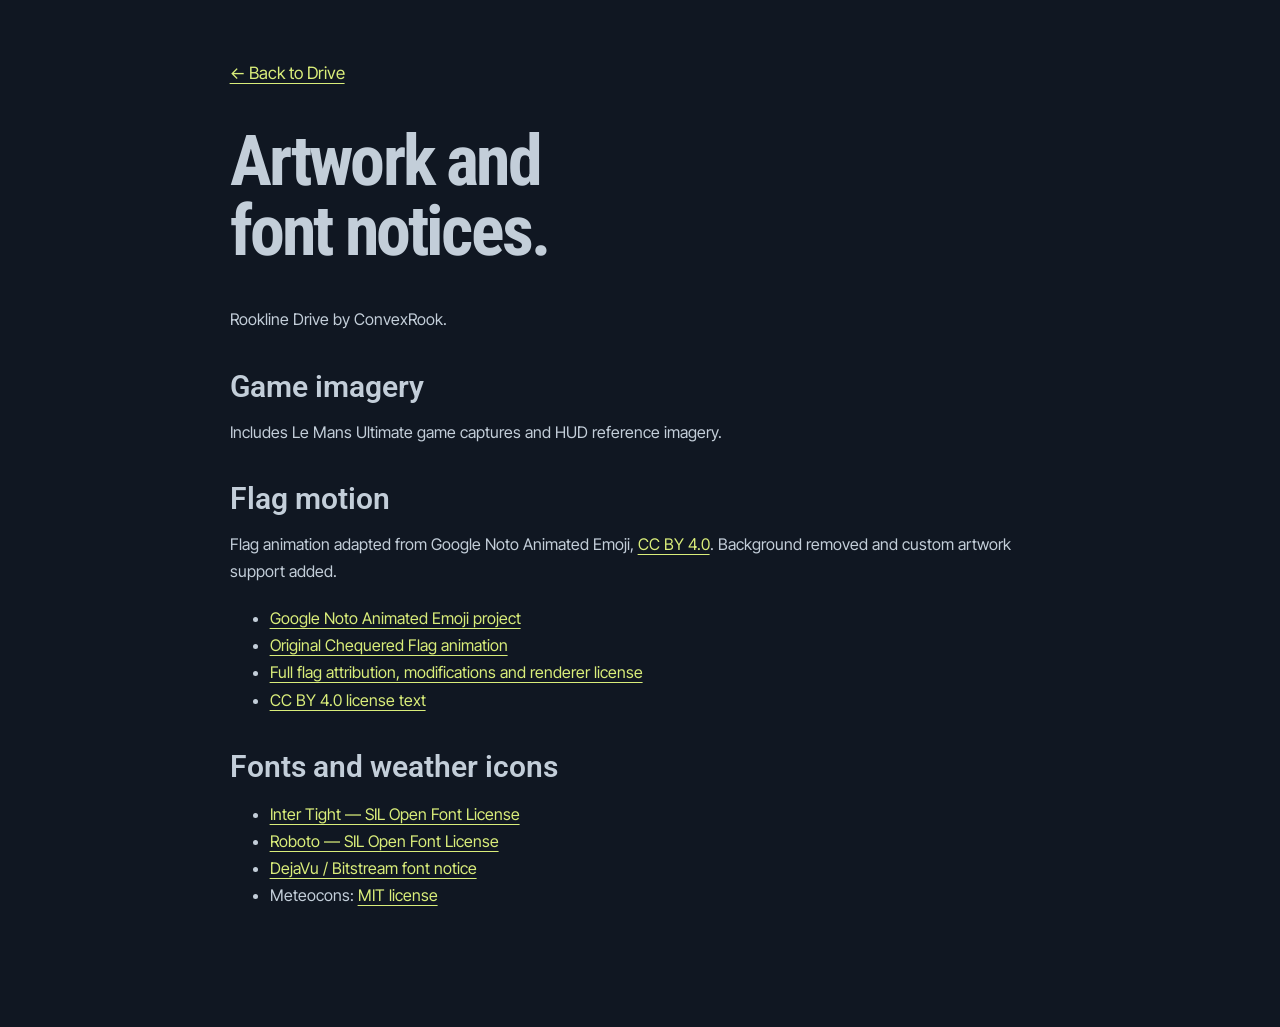
==== commit 965cad9c: "Simplify public copy and remove editing commentary" ====
--- a/notices.html
+++ b/notices.html
@@ -1 +1 @@
-<!doctype html><html lang="en"><head><meta charset="utf-8"><meta name="viewport" content="width=device-width,initial-scale=1"><title>Artwork and font notices — Rookline Drive</title><link rel="stylesheet" href="styles.css"><link rel="icon" href="assets/drive-icon.png"></head><body><main class="notices-page"><a href="index.html">← Back to the case study</a><h1>Artwork and<br>font notices.</h1><p>Rookline Drive is a research and development project by ConvexRook. This case study includes a supplied LMU HUD reference, an early layered reconstruction, and captures of the current application renderer.</p><h2>References and captures</h2><p>The original HUD reference is retained in the October 7 reconstruction study. It is presented as reference material for explaining the development. Instrument examples use synthetic demonstration data. The desktop cockpit view is a game capture with its player name replaced for privacy. The source images represent different states; they do not establish exact visual or behavioral parity.</p><p>The Interlagos animation is a development preview based on recorded weather, with illustrative local drying rates. Its local timing demonstrates the intended spatial fade.</p><h2>Flag motion</h2><p>The displayed flag composition uses motion adapted from Google Noto Animated Emoji, <a href="https://creativecommons.org/licenses/by/4.0/">CC BY 4.0</a>. Checkerboard removed and custom artwork support added. Drive provides a two-second continuous wave and a four-second full sequence. No Google endorsement is implied.</p><ul><li><a href="https://googlefonts.github.io/noto-emoji-files/?view=docs">Google Noto Animated Emoji project</a></li><li><a href="https://fonts.gstatic.com/s/e/notoemoji/latest/1f3c1/lottie.json">Original Chequered Flag animation</a></li><li><a href="licenses/flag-attribution.txt">Full flag attribution, modifications and renderer license</a></li><li><a href="licenses/CC-BY-4.0.txt">CC BY 4.0 license text</a></li></ul><h2>Fonts and weather icons</h2><ul><li><a href="assets/LICENSE-Inter-Tight.txt">Inter Tight — SIL Open Font License</a></li><li><a href="licenses/Roboto-OFL.txt">Roboto — SIL Open Font License</a></li><li><a href="licenses/DejaVu-Bitstream.txt">DejaVu / Bitstream font notice</a></li><li>Meteocons: <a href="licenses/meteocons-MIT.txt">MIT license</a></li></ul></main></body></html>
+<!doctype html><html lang="en"><head><meta charset="utf-8"><meta name="viewport" content="width=device-width,initial-scale=1"><title>Artwork and font notices — Rookline Drive</title><link rel="stylesheet" href="styles.css"><link rel="icon" href="assets/drive-icon.png"></head><body><main class="notices-page"><a href="index.html">← Back to Drive</a><h1>Artwork and<br>font notices.</h1><p>Rookline Drive by ConvexRook.</p><h2>Game imagery</h2><p>Includes Le Mans Ultimate game captures and HUD reference imagery.</p><h2>Flag motion</h2><p>Flag animation adapted from Google Noto Animated Emoji, <a href="https://creativecommons.org/licenses/by/4.0/">CC BY 4.0</a>. Background removed and custom artwork support added.</p><ul><li><a href="https://googlefonts.github.io/noto-emoji-files/?view=docs">Google Noto Animated Emoji project</a></li><li><a href="https://fonts.gstatic.com/s/e/notoemoji/latest/1f3c1/lottie.json">Original Chequered Flag animation</a></li><li><a href="licenses/flag-attribution.txt">Full flag attribution, modifications and renderer license</a></li><li><a href="licenses/CC-BY-4.0.txt">CC BY 4.0 license text</a></li></ul><h2>Fonts and weather icons</h2><ul><li><a href="assets/LICENSE-Inter-Tight.txt">Inter Tight — SIL Open Font License</a></li><li><a href="licenses/Roboto-OFL.txt">Roboto — SIL Open Font License</a></li><li><a href="licenses/DejaVu-Bitstream.txt">DejaVu / Bitstream font notice</a></li><li>Meteocons: <a href="licenses/meteocons-MIT.txt">MIT license</a></li></ul></main></body></html>
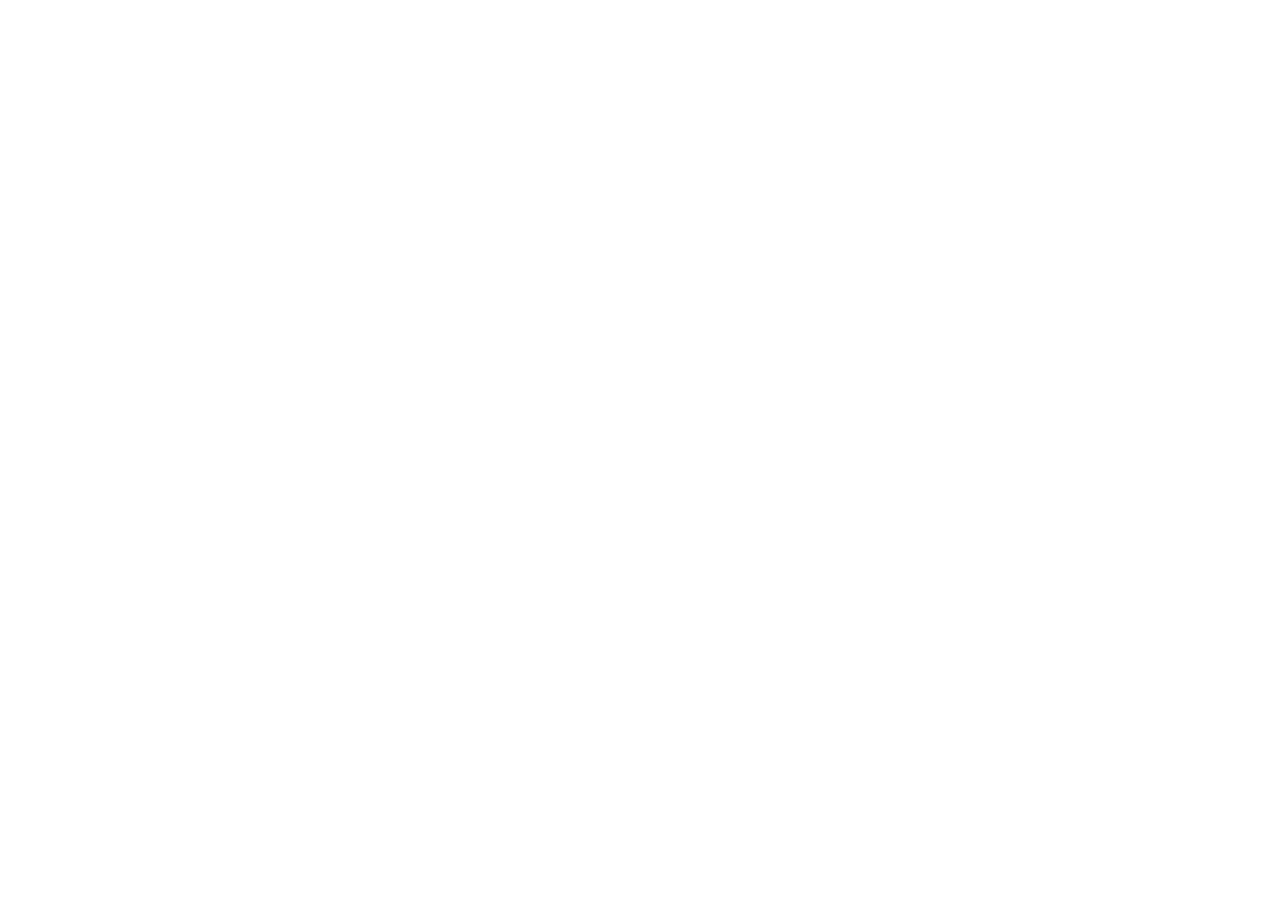
==== commit 644d6838: "Redirect Drive website pages to unified Rookline site" ====
--- a/notices.html
+++ b/notices.html
@@ -1 +1 @@
-<!doctype html><html lang="en"><head><meta charset="utf-8"><meta name="viewport" content="width=device-width,initial-scale=1"><title>Artwork and font notices — Rookline Drive</title><link rel="stylesheet" href="styles.css"><link rel="icon" href="assets/drive-icon.png"></head><body><main class="notices-page"><a href="index.html">← Back to Drive</a><h1>Artwork and<br>font notices.</h1><p>Rookline Drive by ConvexRook.</p><h2>Game imagery</h2><p>Includes Le Mans Ultimate game captures and HUD reference imagery.</p><h2>Flag motion</h2><p>Flag animation adapted from Google Noto Animated Emoji, <a href="https://creativecommons.org/licenses/by/4.0/">CC BY 4.0</a>. Background removed and custom artwork support added.</p><ul><li><a href="https://googlefonts.github.io/noto-emoji-files/?view=docs">Google Noto Animated Emoji project</a></li><li><a href="https://fonts.gstatic.com/s/e/notoemoji/latest/1f3c1/lottie.json">Original Chequered Flag animation</a></li><li><a href="licenses/flag-attribution.txt">Full flag attribution, modifications and renderer license</a></li><li><a href="licenses/CC-BY-4.0.txt">CC BY 4.0 license text</a></li></ul><h2>Fonts and weather icons</h2><ul><li><a href="assets/LICENSE-Inter-Tight.txt">Inter Tight — SIL Open Font License</a></li><li><a href="licenses/Roboto-OFL.txt">Roboto — SIL Open Font License</a></li><li><a href="licenses/DejaVu-Bitstream.txt">DejaVu / Bitstream font notice</a></li><li>Meteocons: <a href="licenses/meteocons-MIT.txt">MIT license</a></li></ul></main></body></html>
+<!doctype html><html lang="en"><head><meta charset="utf-8"><meta name="viewport" content="width=device-width,initial-scale=1"><meta http-equiv="refresh" content="0;url=https://convexrook2.github.io/Rookline-Site/drive/notices.html"><link rel="canonical" href="https://convexrook2.github.io/Rookline-Site/drive/notices.html"><meta name="robots" content="noindex"><title>Rookline — page moved</title></head><body><p>Rookline Drive is now part of the Rookline website. <a href="https://convexrook2.github.io/Rookline-Site/drive/notices.html">Continue to Drive</a>.</p><script>location.replace("https://convexrook2.github.io/Rookline-Site/drive/notices.html"+location.search+location.hash);</script></body></html>
